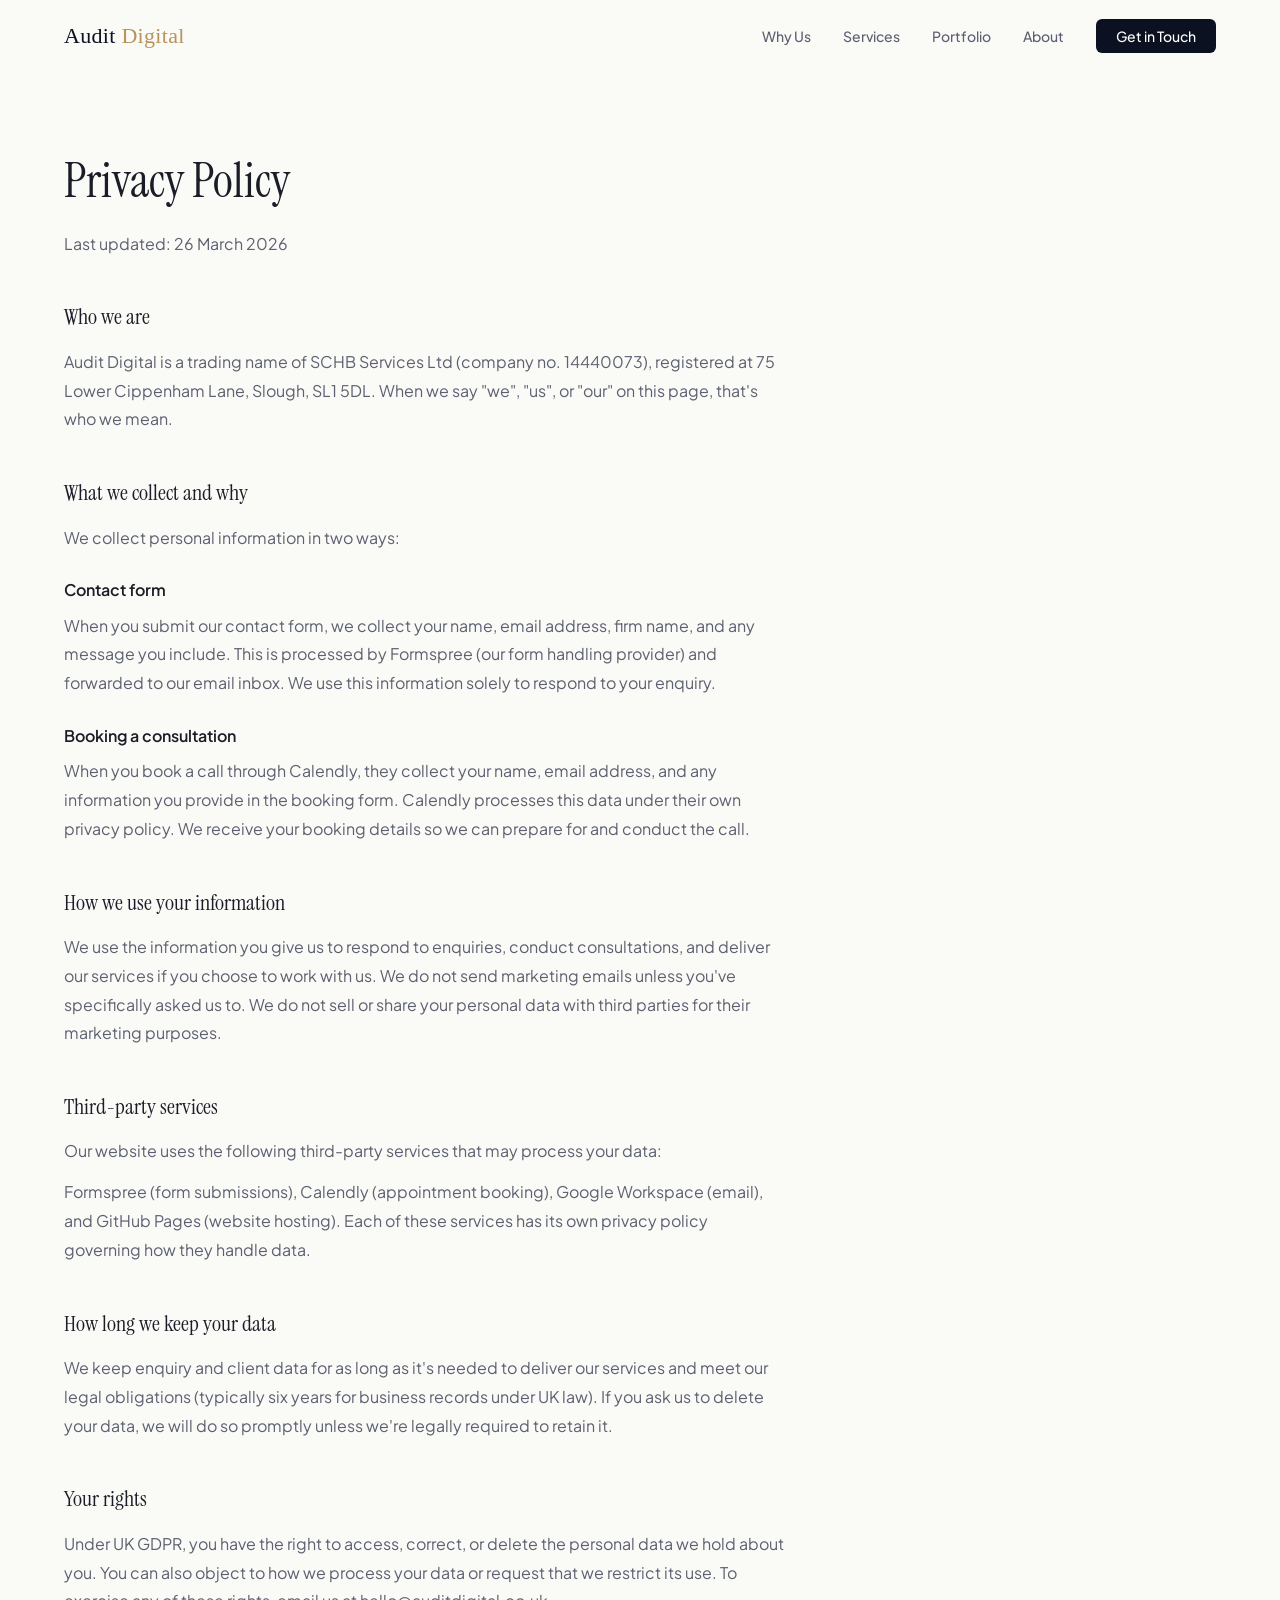
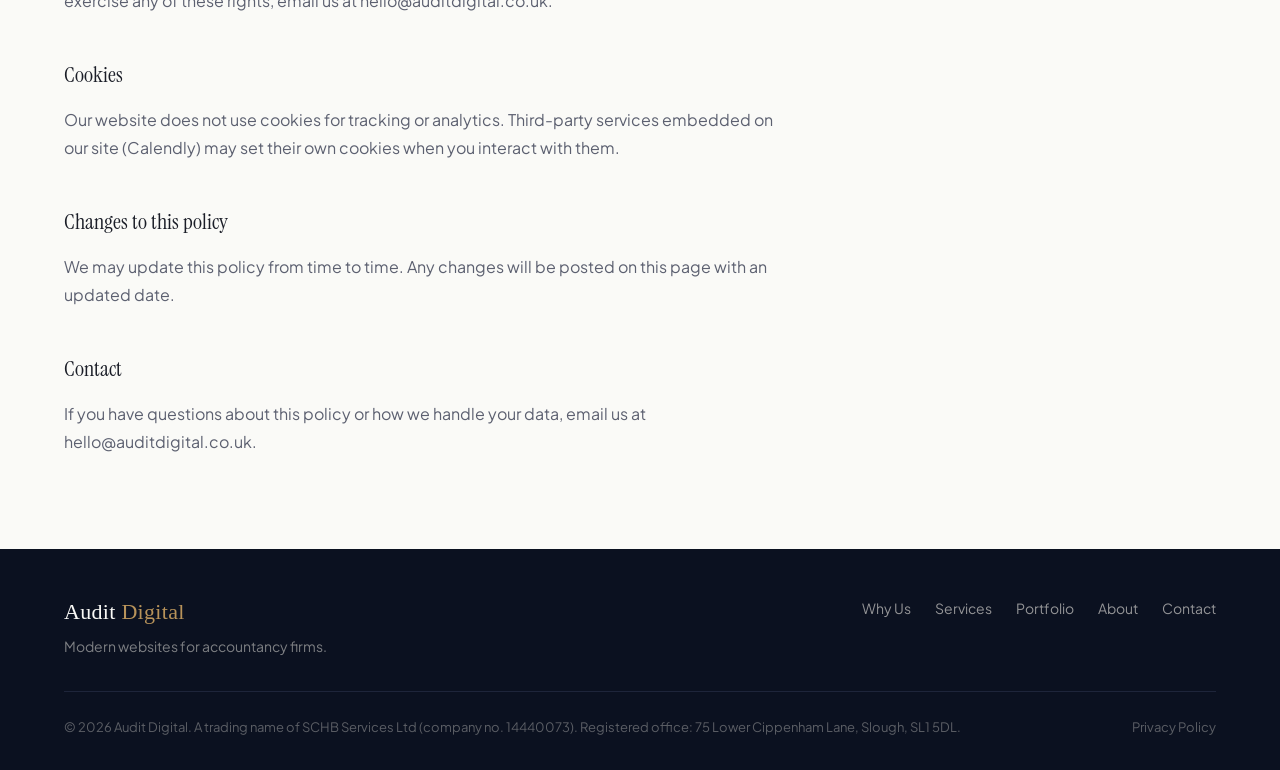
==== privacy.html @ 4d4c4732 "Add company registration details to footer and privacy policy page and footer link" ====
<!DOCTYPE html>
<html lang="en">
<head>
    <meta charset="UTF-8">
    <meta name="viewport" content="width=device-width, initial-scale=1.0">
    <meta name="description" content="Privacy policy for Audit Digital, a web design agency for accountancy firms.">
    <title>Privacy Policy | Audit Digital</title>
    <link rel="preconnect" href="https://fonts.googleapis.com">
    <link rel="preconnect" href="https://fonts.gstatic.com" crossorigin>
    <link href="https://fonts.googleapis.com/css2?family=Instrument+Serif:ital@0;1&family=Plus+Jakarta+Sans:wght@400;500;600;700&display=swap" rel="stylesheet">
    <link rel="apple-touch-icon" sizes="180x180" href="assets/favicon/apple-touch-icon.png">
    <link rel="icon" type="image/png" sizes="32x32" href="assets/favicon/favicon-32x32.png">
    <link rel="icon" type="image/png" sizes="16x16" href="assets/favicon/favicon-16x16.png">
    <link rel="icon" type="image/x-icon" href="assets/favicon/favicon.ico">
    <link rel="manifest" href="assets/favicon/site.webmanifest">
    <link rel="stylesheet" href="css/styles.css">
</head>
<body>

    <!-- Navigation -->
    <nav class="nav nav--scrolled" id="nav">
        <div class="nav__container">
            <a href="/" class="nav__logo">
                <svg class="nav__logo-mark" viewBox="0 0 155 30" width="155" height="30" aria-hidden="true">
                    <text x="0" y="22" font-family="Georgia, 'Times New Roman', serif" font-size="22" font-weight="500" letter-spacing="0.3"><tspan fill="#0B1120">Audit </tspan><tspan fill="#B8935A">Digital</tspan></text>
                </svg>
            </a>
            <ul class="nav__links">
                <li><a href="/#problem">Why Us</a></li>
                <li><a href="/#services">Services</a></li>
                <li><a href="/#portfolio">Portfolio</a></li>
                <li><a href="/#about">About</a></li>
                <li><a href="/#contact" class="nav__cta">Get in Touch</a></li>
            </ul>
            <button class="nav__mobile-toggle" id="navToggle" aria-label="Toggle navigation" aria-expanded="false">
                <span></span>
                <span></span>
                <span></span>
            </button>
        </div>
    </nav>

    <!-- Mobile Menu -->
    <div class="mobile-menu" id="mobileMenu">
        <ul class="mobile-menu__links">
            <li><a href="/#problem">Why Us</a></li>
            <li><a href="/#services">Services</a></li>
            <li><a href="/#portfolio">Portfolio</a></li>
            <li><a href="/#about">About</a></li>
            <li><a href="/#contact">Get in Touch</a></li>
        </ul>
    </div>

    <!-- Privacy Policy -->
    <main class="legal">
        <div class="container">
            <h1 class="legal__title">Privacy Policy</h1>
            <p class="legal__updated">Last updated: 26 March 2026</p>

            <h2>Who we are</h2>
            <p>Audit Digital is a trading name of SCHB Services Ltd (company no. 14440073), registered at 75 Lower Cippenham Lane, Slough, SL1 5DL. When we say "we", "us", or "our" on this page, that's who we mean.</p>

            <h2>What we collect and why</h2>
            <p>We collect personal information in two ways:</p>

            <h3>Contact form</h3>
            <p>When you submit our contact form, we collect your name, email address, firm name, and any message you include. This is processed by Formspree (our form handling provider) and forwarded to our email inbox. We use this information solely to respond to your enquiry.</p>

            <h3>Booking a consultation</h3>
            <p>When you book a call through Calendly, they collect your name, email address, and any information you provide in the booking form. Calendly processes this data under their own privacy policy. We receive your booking details so we can prepare for and conduct the call.</p>

            <h2>How we use your information</h2>
            <p>We use the information you give us to respond to enquiries, conduct consultations, and deliver our services if you choose to work with us. We do not send marketing emails unless you've specifically asked us to. We do not sell or share your personal data with third parties for their marketing purposes.</p>

            <h2>Third-party services</h2>
            <p>Our website uses the following third-party services that may process your data:</p>
            <p>Formspree (form submissions), Calendly (appointment booking), Google Workspace (email), and GitHub Pages (website hosting). Each of these services has its own privacy policy governing how they handle data.</p>

            <h2>How long we keep your data</h2>
            <p>We keep enquiry and client data for as long as it's needed to deliver our services and meet our legal obligations (typically six years for business records under UK law). If you ask us to delete your data, we will do so promptly unless we're legally required to retain it.</p>

            <h2>Your rights</h2>
            <p>Under UK GDPR, you have the right to access, correct, or delete the personal data we hold about you. You can also object to how we process your data or request that we restrict its use. To exercise any of these rights, email us at hello@auditdigital.co.uk.</p>

            <h2>Cookies</h2>
            <p>Our website does not use cookies for tracking or analytics. Third-party services embedded on our site (Calendly) may set their own cookies when you interact with them.</p>

            <h2>Changes to this policy</h2>
            <p>We may update this policy from time to time. Any changes will be posted on this page with an updated date.</p>

            <h2>Contact</h2>
            <p>If you have questions about this policy or how we handle your data, email us at hello@auditdigital.co.uk.</p>
        </div>
    </main>

    <!-- Footer -->
    <footer class="footer">
        <div class="container">
            <div class="footer__layout">
                <div class="footer__brand">
                    <a href="/" class="nav__logo">
                        <svg class="nav__logo-mark" viewBox="0 0 155 30" width="155" height="30" aria-hidden="true">
                            <text x="0" y="22" font-family="Georgia, 'Times New Roman', serif" font-size="22" font-weight="500" letter-spacing="0.3"><tspan fill="#FAFAF7">Audit </tspan><tspan fill="#B8935A">Digital</tspan></text>
                        </svg>
                    </a>
                    <p>Modern websites for accountancy firms.</p>
                </div>
                <div class="footer__links">
                    <a href="/#problem">Why Us</a>
                    <a href="/#services">Services</a>
                    <a href="/#portfolio">Portfolio</a>
                    <a href="/#about">About</a>
                    <a href="/#contact">Contact</a>
                </div>
            </div>
            <div class="footer__bottom">
                <p>&copy; 2026 Audit Digital. A trading name of SCHB Services Ltd (company no. 14440073). Registered office: 75 Lower Cippenham Lane, Slough, SL1 5DL.</p>
                <a href="/privacy.html" class="footer__privacy">Privacy Policy</a>
            </div>
        </div>
    </footer>

    <script src="js/main.js"></script>
</body>
</html>
---- css/styles.css ----
/* ============================================
   Audit Digital | Stylesheet
   ============================================ */

/* --- Variables --- */
:root {
    --color-bg:         #FAFAF7;
    --color-bg-alt:     #F0EDE6;
    --color-bg-dark:    #0B1120;
    --color-bg-card:    #FFFFFF;

    --color-text:       #1A1D27;
    --color-text-muted: #5C6070;
    --color-text-light: #F0EDE6;

    --color-accent:     #B8935A;
    --color-accent-hover:#A07D45;

    --color-border:     #E2DFD6;
    --color-border-dark:#1E253A;

    --font-heading: 'Instrument Serif', Georgia, serif;
    --font-body:    'Plus Jakarta Sans', -apple-system, sans-serif;

    --max-width: 1200px;
    --nav-height: 72px;

    --ease-out: cubic-bezier(0.16, 1, 0.3, 1);
    --ease-in-out: cubic-bezier(0.65, 0, 0.35, 1);
}

/* --- Reset --- */
*,
*::before,
*::after {
    margin: 0;
    padding: 0;
    box-sizing: border-box;
}

html {
    scroll-behavior: smooth;
    scroll-padding-top: var(--nav-height);
    -webkit-font-smoothing: antialiased;
    -moz-osx-font-smoothing: grayscale;
}

body {
    font-family: var(--font-body);
    font-size: 16px;
    line-height: 1.7;
    color: var(--color-text);
    background-color: var(--color-bg);
    overflow-x: hidden;
}

a {
    color: inherit;
    text-decoration: none;
}

img {
    max-width: 100%;
    display: block;
}

/* --- Utility --- */
.container {
    max-width: var(--max-width);
    margin: 0 auto;
    padding: 0 24px;
}

.section-label {
    display: inline-block;
    font-family: var(--font-body);
    font-size: 13px;
    font-weight: 600;
    letter-spacing: 0.1em;
    text-transform: uppercase;
    color: var(--color-accent);
    margin-bottom: 16px;
}

.section-title {
    font-family: var(--font-heading);
    font-size: clamp(2rem, 4vw, 3rem);
    font-weight: 400;
    line-height: 1.2;
    color: var(--color-text);
    margin-bottom: 24px;
}

.section-title em {
    font-style: italic;
    color: var(--color-accent);
}

/* --- Buttons --- */
.btn {
    display: inline-flex;
    align-items: center;
    justify-content: center;
    padding: 14px 32px;
    font-family: var(--font-body);
    font-size: 15px;
    font-weight: 600;
    border-radius: 6px;
    border: 2px solid transparent;
    cursor: pointer;
    transition: all 0.3s var(--ease-out);
    white-space: nowrap;
}

.btn--primary {
    background-color: var(--color-accent);
    color: #FFFFFF;
    border-color: var(--color-accent);
}

.btn--primary:hover {
    background-color: var(--color-accent-hover);
    border-color: var(--color-accent-hover);
    transform: translateY(-1px);
    box-shadow: 0 4px 20px rgba(184, 147, 90, 0.3);
}

.btn--outline {
    background-color: transparent;
    color: var(--color-text);
    border-color: var(--color-border);
}

.btn--outline:hover {
    border-color: var(--color-accent);
    color: var(--color-accent);
}

.btn--full {
    width: 100%;
}

/* ============================================
   Navigation
   ============================================ */
.nav {
    position: fixed;
    top: 0;
    left: 0;
    right: 0;
    height: var(--nav-height);
    z-index: 1000;
    transition: all 0.4s var(--ease-out);
}

.nav--scrolled {
    background-color: rgba(250, 250, 247, 0.92);
    backdrop-filter: blur(20px);
    border-bottom: 1px solid var(--color-border);
}

.nav__container {
    max-width: var(--max-width);
    margin: 0 auto;
    padding: 0 24px;
    height: 100%;
    display: flex;
    align-items: center;
    justify-content: space-between;
}

.nav__logo {
    display: flex;
    align-items: center;
    gap: 10px;
    z-index: 1001;
}

.nav__logo-mark {
    flex-shrink: 0;
}

.nav__links {
    display: flex;
    align-items: center;
    gap: 32px;
    list-style: none;
}

.nav__links a {
    font-size: 14px;
    font-weight: 500;
    color: var(--color-text-muted);
    transition: color 0.2s;
}

.nav__links a:hover {
    color: var(--color-text);
}

.nav__cta {
    padding: 8px 20px;
    background-color: var(--color-bg-dark);
    color: #FFFFFF !important;
    border-radius: 6px;
    font-size: 14px;
    font-weight: 600;
    transition: all 0.3s var(--ease-out) !important;
}

.nav__cta:hover {
    background-color: var(--color-accent) !important;
    color: #FFFFFF !important;
}

/* Mobile toggle */
.nav__mobile-toggle {
    display: none;
    flex-direction: column;
    gap: 5px;
    background: none;
    border: none;
    cursor: pointer;
    padding: 4px;
    z-index: 1001;
}

.nav__mobile-toggle span {
    display: block;
    width: 24px;
    height: 2px;
    background-color: var(--color-text);
    transition: all 0.3s var(--ease-out);
    transform-origin: center;
}

.nav__mobile-toggle.active span:nth-child(1) {
    transform: translateY(7px) rotate(45deg);
}

.nav__mobile-toggle.active span:nth-child(2) {
    opacity: 0;
    transform: scaleX(0);
}

.nav__mobile-toggle.active span:nth-child(3) {
    transform: translateY(-7px) rotate(-45deg);
}

/* Mobile menu */
.mobile-menu {
    position: fixed;
    inset: 0;
    background-color: var(--color-bg);
    z-index: 999;
    display: flex;
    align-items: center;
    justify-content: center;
    opacity: 0;
    pointer-events: none;
    transition: opacity 0.4s var(--ease-out);
}

.mobile-menu.active {
    opacity: 1;
    pointer-events: all;
}

.mobile-menu__links {
    list-style: none;
    text-align: center;
}

.mobile-menu__links li {
    margin-bottom: 24px;
}

.mobile-menu__links a {
    font-family: var(--font-heading);
    font-size: 32px;
    color: var(--color-text);
    transition: color 0.2s;
}

.mobile-menu__links a:hover {
    color: var(--color-accent);
}

/* ============================================
   Hero
   ============================================ */
.hero {
    position: relative;
    min-height: 100vh;
    display: flex;
    align-items: center;
    padding-top: var(--nav-height);
    overflow: hidden;
}

.hero__bg-pattern {
    position: absolute;
    inset: 0;
    background-image:
        radial-gradient(circle at 75% 25%, rgba(184, 147, 90, 0.06) 0%, transparent 50%),
        radial-gradient(circle at 25% 75%, rgba(11, 17, 32, 0.03) 0%, transparent 50%);
}

.hero__container {
    max-width: var(--max-width);
    margin: 0 auto;
    padding: 0 24px;
    position: relative;
    z-index: 1;
}

.hero__label {
    font-size: 13px;
    font-weight: 600;
    letter-spacing: 0.1em;
    text-transform: uppercase;
    color: var(--color-accent);
    margin-bottom: 24px;
}

.hero__title {
    font-family: var(--font-heading);
    font-size: clamp(2.8rem, 6vw, 4.5rem);
    font-weight: 400;
    line-height: 1.1;
    color: var(--color-text);
    margin-bottom: 24px;
}

.hero__title em {
    font-style: italic;
    color: var(--color-accent);
}

.hero__subtitle {
    font-size: 18px;
    line-height: 1.7;
    color: var(--color-text-muted);
    max-width: 560px;
    margin-bottom: 40px;
}

.hero__actions {
    display: flex;
    gap: 16px;
    flex-wrap: wrap;
}

.hero__scroll-indicator {
    position: absolute;
    bottom: 40px;
    right: 48px;
    display: flex;
    flex-direction: column;
    align-items: center;
    gap: 8px;
}

.hero__scroll-indicator span {
    font-size: 11px;
    font-weight: 600;
    letter-spacing: 0.1em;
    text-transform: uppercase;
    color: var(--color-text-muted);
    writing-mode: vertical-rl;
}

.hero__scroll-line {
    width: 1px;
    height: 60px;
    background: linear-gradient(to bottom, var(--color-accent), transparent);
    animation: scrollPulse 2s var(--ease-in-out) infinite;
}

@keyframes scrollPulse {
    0%, 100% { opacity: 0.3; transform: scaleY(0.6); }
    50%      { opacity: 1;   transform: scaleY(1);   }
}

/* --- Animate-in --- */
.animate-in {
    opacity: 0;
    transform: translateY(30px);
    animation: fadeUp 0.8s var(--ease-out) forwards;
}

.animate-in:nth-child(1) { animation-delay: 0.1s; }
.animate-in:nth-child(2) { animation-delay: 0.25s; }
.animate-in:nth-child(3) { animation-delay: 0.4s; }
.animate-in:nth-child(4) { animation-delay: 0.55s; }

@keyframes fadeUp {
    to {
        opacity: 1;
        transform: translateY(0);
    }
}

/* --- Scroll reveal --- */
.reveal {
    opacity: 0;
    transform: translateY(40px);
    transition: opacity 0.7s var(--ease-out), transform 0.7s var(--ease-out);
}

.reveal.visible {
    opacity: 1;
    transform: translateY(0);
}

/* ============================================
   Problem Section
   ============================================ */
.problem {
    padding: 120px 0;
    background-color: var(--color-bg-dark);
    color: var(--color-text-light);
}

.problem .section-title {
    color: var(--color-text-light);
}

.problem__header {
    margin-bottom: 64px;
}

.problem__grid {
    display: grid;
    grid-template-columns: repeat(3, 1fr);
    gap: 32px;
}

.problem__card {
    padding: 40px 32px;
    border: 1px solid var(--color-border-dark);
    border-radius: 8px;
    transition: all 0.4s var(--ease-out);
}

.problem__card:hover {
    border-color: var(--color-accent);
    transform: translateY(-4px);
}

.problem__card-number {
    font-family: var(--font-heading);
    font-size: 48px;
    font-style: italic;
    color: var(--color-accent);
    line-height: 1;
    margin-bottom: 20px;
    opacity: 0.6;
}

.problem__card h3 {
    font-family: var(--font-heading);
    font-size: 22px;
    font-weight: 400;
    margin-bottom: 12px;
    color: #FFFFFF;
}

.problem__card p {
    font-size: 15px;
    line-height: 1.7;
    color: rgba(240, 237, 230, 0.7);
}

/* ============================================
   Services
   ============================================ */
.services {
    padding: 120px 0;
}

.services__grid {
    display: grid;
    grid-template-columns: repeat(2, 1fr);
    gap: 24px;
    margin-top: 48px;
}

.services__item {
    padding: 40px 36px;
    background-color: var(--color-bg-card);
    border: 1px solid var(--color-border);
    border-radius: 8px;
    transition: all 0.4s var(--ease-out);
}

.services__item:hover {
    border-color: var(--color-accent);
    box-shadow: 0 8px 40px rgba(0, 0, 0, 0.06);
    transform: translateY(-2px);
}

.services__icon {
    display: flex;
    align-items: center;
    justify-content: center;
    width: 56px;
    height: 56px;
    background-color: var(--color-bg-alt);
    border-radius: 8px;
    margin-bottom: 20px;
    color: var(--color-accent);
}

.services__item h3 {
    font-family: var(--font-heading);
    font-size: 22px;
    font-weight: 400;
    margin-bottom: 10px;
}

.services__item p {
    font-size: 15px;
    color: var(--color-text-muted);
    line-height: 1.7;
}

/* ============================================
   Portfolio
   ============================================ */
.portfolio {
    padding: 120px 0;
    background-color: var(--color-bg-alt);
}

.portfolio__grid {
    display: grid;
    grid-template-columns: repeat(3, 1fr);
    gap: 24px;
    margin-top: 48px;
}

.portfolio__item {
    border-radius: 8px;
    overflow: hidden;
    aspect-ratio: 4 / 3;
}

.portfolio__item--placeholder {
    border: 2px dashed var(--color-border);
    display: flex;
    align-items: center;
    justify-content: center;
    background-color: var(--color-bg);
}

.portfolio__placeholder-inner {
    text-align: center;
    padding: 24px;
}

.portfolio__placeholder-inner span {
    font-family: var(--font-heading);
    font-size: 20px;
    font-style: italic;
    color: var(--color-accent);
    display: block;
    margin-bottom: 8px;
}

.portfolio__placeholder-inner p {
    font-size: 14px;
    color: var(--color-text-muted);
}

.portfolio__item--live {
    position: relative;
    display: flex;
    flex-direction: column;
    background-color: var(--color-bg-card);
    border: 1px solid var(--color-border);
    overflow: hidden;
    transition: all 0.4s var(--ease-out);
    aspect-ratio: auto;
    cursor: pointer;
}

.portfolio__item--live:hover {
    border-color: var(--color-accent);
    transform: translateY(-4px);
    box-shadow: 0 12px 40px rgba(0, 0, 0, 0.1);
}

.portfolio__img-wrap {
    aspect-ratio: 4 / 3;
    overflow: hidden;
    position: relative;
}

.portfolio__img-wrap::after {
    content: '';
    position: absolute;
    bottom: 0;
    left: 0;
    right: 0;
    height: 40%;
    background: linear-gradient(to top, rgba(11, 17, 32, 0.25) 0%, transparent 100%);
    pointer-events: none;
}

.portfolio__img {
    width: 100%;
    height: 100%;
    object-fit: cover;
    object-position: top left;
    transition: transform 0.4s var(--ease-out);
}

.portfolio__item--live:hover .portfolio__img {
    transform: scale(1.03);
}

.portfolio__info {
    padding: 24px;
}

.portfolio__info h3 {
    font-family: var(--font-heading);
    font-size: 20px;
    font-weight: 400;
    color: var(--color-text);
    margin-bottom: 4px;
}

.portfolio__info p {
    font-size: 14px;
    color: var(--color-text-muted);
}

/* ============================================
   Comparison Modal
   ============================================ */
.compare-modal {
    position: fixed;
    inset: 0;
    z-index: 2000;
    display: flex;
    align-items: center;
    justify-content: center;
    opacity: 0;
    pointer-events: none;
    transition: opacity 0.35s var(--ease-out);
}

.compare-modal.active {
    opacity: 1;
    pointer-events: all;
}

.compare-modal__backdrop {
    position: absolute;
    inset: 0;
    background-color: rgba(11, 17, 32, 0.7);
    backdrop-filter: blur(8px);
}

.compare-modal__container {
    position: relative;
    width: 90vw;
    max-width: 1000px;
    max-height: 90vh;
    background-color: var(--color-bg-card);
    border-radius: 12px;
    box-shadow: 0 24px 80px rgba(0, 0, 0, 0.3);
    overflow: hidden;
    display: flex;
    flex-direction: column;
    transform: translateY(20px) scale(0.97);
    transition: transform 0.35s var(--ease-out);
}

.compare-modal.active .compare-modal__container {
    transform: translateY(0) scale(1);
}

.compare-modal__header {
    display: flex;
    align-items: center;
    justify-content: space-between;
    padding: 20px 24px;
    border-bottom: 1px solid var(--color-border);
    flex-shrink: 0;
}

.compare-modal__title h3 {
    font-family: var(--font-heading);
    font-size: 20px;
    font-weight: 400;
    color: var(--color-text);
    margin-bottom: 2px;
}

.compare-modal__title p {
    font-size: 13px;
    color: var(--color-text-muted);
}

.compare-modal__actions {
    display: flex;
    align-items: center;
    gap: 16px;
}

.compare-modal__visit {
    font-size: 13px;
    font-weight: 600;
    color: var(--color-accent);
    transition: color 0.2s;
}

.compare-modal__visit:hover {
    color: var(--color-accent-hover);
}

.compare-modal__close {
    display: flex;
    align-items: center;
    justify-content: center;
    width: 36px;
    height: 36px;
    background: none;
    border: 1px solid var(--color-border);
    border-radius: 8px;
    font-size: 20px;
    color: var(--color-text-muted);
    cursor: pointer;
    transition: all 0.2s;
}

.compare-modal__close:hover {
    border-color: var(--color-text);
    color: var(--color-text);
}

.compare-modal__slider {
    position: relative;
    overflow-y: auto;
    overflow-x: hidden;
    flex: 1;
    cursor: ew-resize;
    user-select: none;
}

.compare-modal__img {
    display: block;
    width: 100%;
    height: auto;
}

.compare-modal__img--old {
    position: relative;
}

.compare-modal__img--new {
    position: absolute;
    top: 0;
    left: 0;
    width: 100%;
    height: auto;
    clip-path: inset(0 50% 0 0);
    will-change: clip-path;
}

.compare-modal__divider {
    position: absolute;
    top: 0;
    bottom: 0;
    left: 50%;
    width: 3px;
    background-color: var(--color-accent);
    transform: translateX(-50%);
    z-index: 10;
    pointer-events: none;
    will-change: left;
}

.compare-modal__handle {
    position: sticky;
    top: 50%;
    left: 50%;
    transform: translate(-50%, -50%);
    width: 36px;
    height: 36px;
    display: flex;
    align-items: center;
    justify-content: center;
}

.compare-modal__label {
    position: absolute;
    top: 16px;
    font-size: 12px;
    font-weight: 600;
    letter-spacing: 0.08em;
    text-transform: uppercase;
    padding: 5px 12px;
    border-radius: 4px;
    z-index: 5;
    pointer-events: none;
}

.compare-modal__label--old {
    right: 16px;
    background-color: rgba(11, 17, 32, 0.7);
    color: #FAFAF7;
}

.compare-modal__label--new {
    left: 16px;
    background-color: rgba(184, 147, 90, 0.9);
    color: #FFFFFF;
}

@media (max-width: 768px) {
    .compare-modal__container {
        width: 96vw;
        max-height: 95vh;
    }

    .compare-modal__header {
        padding: 16px;
    }

    .compare-modal__visit {
        display: none;
    }
}

/* ============================================
   Process
   ============================================ */
.process {
    padding: 120px 0;
}

.process__timeline {
    max-width: 640px;
    margin-top: 48px;
}

.process__step {
    display: flex;
    gap: 32px;
    padding-bottom: 48px;
}

.process__step:last-child {
    padding-bottom: 0;
}

.process__step-marker {
    display: flex;
    flex-direction: column;
    align-items: center;
    flex-shrink: 0;
}

.process__step-dot {
    width: 14px;
    height: 14px;
    border-radius: 50%;
    background-color: var(--color-accent);
    flex-shrink: 0;
}

.process__step-line {
    width: 1px;
    flex: 1;
    background-color: var(--color-border);
    margin-top: 8px;
}

.process__step-label {
    font-size: 12px;
    font-weight: 600;
    letter-spacing: 0.08em;
    text-transform: uppercase;
    color: var(--color-accent);
    margin-bottom: 6px;
    display: block;
}

.process__step-content h3 {
    font-family: var(--font-heading);
    font-size: 24px;
    font-weight: 400;
    margin-bottom: 8px;
}

.process__step-content p {
    font-size: 15px;
    color: var(--color-text-muted);
    line-height: 1.7;
}

/* ============================================
   About
   ============================================ */
.about {
    padding: 120px 0;
    background-color: var(--color-bg-alt);
}

.about__layout {
    display: grid;
    grid-template-columns: 1fr 300px;
    gap: 80px;
    align-items: start;
}

.about__content p {
    font-size: 16px;
    color: var(--color-text-muted);
    line-height: 1.8;
    margin-bottom: 16px;
}

.about__content p:last-child {
    margin-bottom: 0;
}

.about__stats {
    display: flex;
    flex-direction: column;
    gap: 32px;
    padding-top: 80px;
}

.about__stat {
    padding: 24px;
    background-color: var(--color-bg-card);
    border: 1px solid var(--color-border);
    border-radius: 8px;
    text-align: center;
}

.about__stat-number {
    font-family: var(--font-heading);
    font-size: 36px;
    font-style: italic;
    color: var(--color-accent);
    line-height: 1.1;
    margin-bottom: 4px;
}

.about__stat-label {
    font-size: 13px;
    font-weight: 500;
    color: var(--color-text-muted);
    text-transform: uppercase;
    letter-spacing: 0.05em;
}

/* ============================================
   Contact
   ============================================ */
.contact {
    padding: 120px 0;
}

.contact__layout {
    display: grid;
    grid-template-columns: 1fr 1fr;
    gap: 80px;
    align-items: start;
}

.contact__info p {
    font-size: 16px;
    color: var(--color-text-muted);
    line-height: 1.7;
    max-width: 440px;
}

.contact__details {
    margin-top: 32px;
}

.contact__detail {
    display: flex;
    align-items: center;
    gap: 12px;
    color: var(--color-text-muted);
}

.contact__detail a {
    font-weight: 500;
    color: var(--color-text);
    transition: color 0.2s;
}

.contact__detail a:hover {
    color: var(--color-accent);
}

.contact__form {
    background-color: var(--color-bg-card);
    border: 1px solid var(--color-border);
    border-radius: 12px;
    padding: 40px;
}

.form__group {
    margin-bottom: 20px;
}

.form__group label {
    display: block;
    font-size: 14px;
    font-weight: 600;
    color: var(--color-text);
    margin-bottom: 6px;
}

.form__group input,
.form__group textarea {
    width: 100%;
    padding: 12px 16px;
    font-family: var(--font-body);
    font-size: 15px;
    color: var(--color-text);
    background-color: var(--color-bg);
    border: 1px solid var(--color-border);
    border-radius: 6px;
    transition: border-color 0.2s, box-shadow 0.2s;
    outline: none;
}

.form__group input::placeholder,
.form__group textarea::placeholder {
    color: #B0ADA5;
}

.form__group input:focus,
.form__group textarea:focus {
    border-color: var(--color-accent);
    box-shadow: 0 0 0 3px rgba(184, 147, 90, 0.12);
}

.form__group textarea {
    resize: vertical;
    min-height: 100px;
}

/* ============================================
   Footer
   ============================================ */
.footer {
    padding: 48px 0 32px;
    background-color: var(--color-bg-dark);
    color: var(--color-text-light);
}

.footer__layout {
    display: flex;
    justify-content: space-between;
    align-items: flex-start;
    padding-bottom: 32px;
    border-bottom: 1px solid var(--color-border-dark);
}

.footer__brand p {
    font-size: 14px;
    color: rgba(240, 237, 230, 0.5);
    margin-top: 8px;
}

.footer__links {
    display: flex;
    gap: 24px;
}

.footer__links a {
    font-size: 14px;
    color: rgba(240, 237, 230, 0.6);
    transition: color 0.2s;
}

.footer__links a:hover {
    color: var(--color-accent);
}

.footer__bottom {
    padding-top: 24px;
    display: flex;
    justify-content: space-between;
    align-items: baseline;
}

.footer__bottom p {
    font-size: 13px;
    color: rgba(240, 237, 230, 0.35);
}

.footer__privacy {
    font-size: 13px;
    color: rgba(240, 237, 230, 0.35);
    transition: color 0.2s;
    flex-shrink: 0;
}

.footer__privacy:hover {
    color: var(--color-accent);
}

/* ============================================
   Legal Pages
   ============================================ */
.legal {
    padding: 140px 0 80px;
}

.legal__title {
    font-family: var(--font-heading);
    font-size: clamp(2rem, 4vw, 3rem);
    font-weight: 400;
    color: var(--color-text);
    margin-bottom: 8px;
}

.legal__updated {
    font-size: 14px;
    color: var(--color-text-muted);
    margin-bottom: 48px;
}

.legal h2 {
    font-family: var(--font-heading);
    font-size: 22px;
    font-weight: 400;
    color: var(--color-text);
    margin-top: 40px;
    margin-bottom: 12px;
}

.legal h3 {
    font-family: var(--font-body);
    font-size: 16px;
    font-weight: 600;
    color: var(--color-text);
    margin-top: 24px;
    margin-bottom: 8px;
}

.legal p {
    font-size: 16px;
    color: var(--color-text-muted);
    line-height: 1.8;
    max-width: 720px;
    margin-bottom: 12px;
}

/* ============================================
   Responsive
   ============================================ */
@media (max-width: 1024px) {
    .about__layout {
        grid-template-columns: 1fr;
        gap: 48px;
    }

    .about__stats {
        flex-direction: row;
        padding-top: 0;
    }

    .about__stat {
        flex: 1;
    }

    .contact__layout {
        grid-template-columns: 1fr;
        gap: 48px;
    }
}

@media (max-width: 768px) {
    .nav__links {
        display: none;
    }

    .nav__mobile-toggle {
        display: flex;
    }

    .hero {
        min-height: auto;
        padding: 140px 0 80px;
    }

    .hero__scroll-indicator {
        display: none;
    }

    .hero__title {
        font-size: clamp(2.2rem, 8vw, 3rem);
    }

    .problem,
    .services,
    .portfolio,
    .process,
    .about,
    .contact {
        padding: 80px 0;
    }

    .problem__grid {
        grid-template-columns: 1fr;
        gap: 20px;
    }

    .services__grid {
        grid-template-columns: 1fr;
    }

    .portfolio__grid {
        grid-template-columns: 1fr;
    }

    .about__stats {
        flex-direction: column;
    }

    .contact__form {
        padding: 24px;
    }

    .footer__layout {
        flex-direction: column;
        gap: 24px;
    }

    .footer__links {
        flex-wrap: wrap;
        gap: 16px;
    }

    .footer__bottom {
        flex-direction: column;
        gap: 8px;
    }
}

/* ============================================
   Print
   ============================================ */
@media print {
    * {
        -webkit-print-color-adjust: exact !important;
        print-color-adjust: exact !important;
        color-adjust: exact !important;
    }

    body {
        font-size: 11pt;
        line-height: 1.5;
    }

    .nav,
    .nav__mobile-toggle,
    .mobile-menu,
    .hero__scroll-indicator,
    .hero__actions,
    .contact__form,
    .footer__links {
        display: none !important;
    }

    .hero {
        min-height: auto;
        padding: 60px 0 40px;
        page-break-after: always;
    }

    .hero__bg-pattern {
        display: none;
    }

    .hero__title {
        font-size: 32pt;
    }

    .hero__subtitle {
        font-size: 12pt;
    }

    .problem {
        background-color: #0B1120 !important;
        color: #F0EDE6 !important;
        padding: 40px 0;
        page-break-after: always;
    }

    .problem .section-title {
        color: #F0EDE6 !important;
    }

    .problem__card {
        border-color: #1E253A !important;
    }

    .problem__card h3 {
        color: #FFFFFF !important;
    }

    .problem__card p {
        color: rgba(240, 237, 230, 0.7) !important;
    }

    .problem__card-number {
        color: #B8935A !important;
    }

    .problem__grid {
        grid-template-columns: repeat(3, 1fr);
        gap: 20px;
    }

    .services {
        padding: 40px 0;
        page-break-after: always;
    }

    .services__grid {
        grid-template-columns: repeat(2, 1fr);
        gap: 16px;
    }

    .services__item {
        border: 1px solid var(--color-border);
        padding: 24px;
    }

    .portfolio {
        padding: 40px 0;
        background-color: #F0EDE6 !important;
    }

    .portfolio__grid {
        grid-template-columns: repeat(3, 1fr);
    }

    .portfolio__item--placeholder {
        border: 2px dashed #E2DFD6 !important;
        background-color: #FAFAF7 !important;
    }

    .process {
        padding: 40px 0;
        page-break-after: always;
    }

    .about {
        padding: 40px 0;
        background-color: #F0EDE6 !important;
    }

    .about__layout {
        grid-template-columns: 1fr 300px;
    }

    .about__stat {
        border: 1px solid #E2DFD6 !important;
        background-color: #FAFAF7 !important;
    }

    .about__stat-number {
        color: #B8935A !important;
    }

    .contact {
        padding: 40px 0;
    }

    .contact__layout {
        grid-template-columns: 1fr;
    }

    .footer {
        background-color: #0B1120 !important;
        padding: 24px 0;
    }

    .footer__brand p {
        color: rgba(240, 237, 230, 0.5) !important;
    }

    .footer__bottom p {
        color: rgba(240, 237, 230, 0.35) !important;
    }

    .section-label {
        color: #B8935A !important;
    }

    .section-title em {
        color: #B8935A !important;
    }

    .reveal {
        opacity: 1 !important;
        transform: none !important;
    }

    .animate-in {
        opacity: 1 !important;
        transform: none !important;
        animation: none !important;
    }

    a {
        text-decoration: none !important;
    }

    .container {
        max-width: 100%;
    }
}
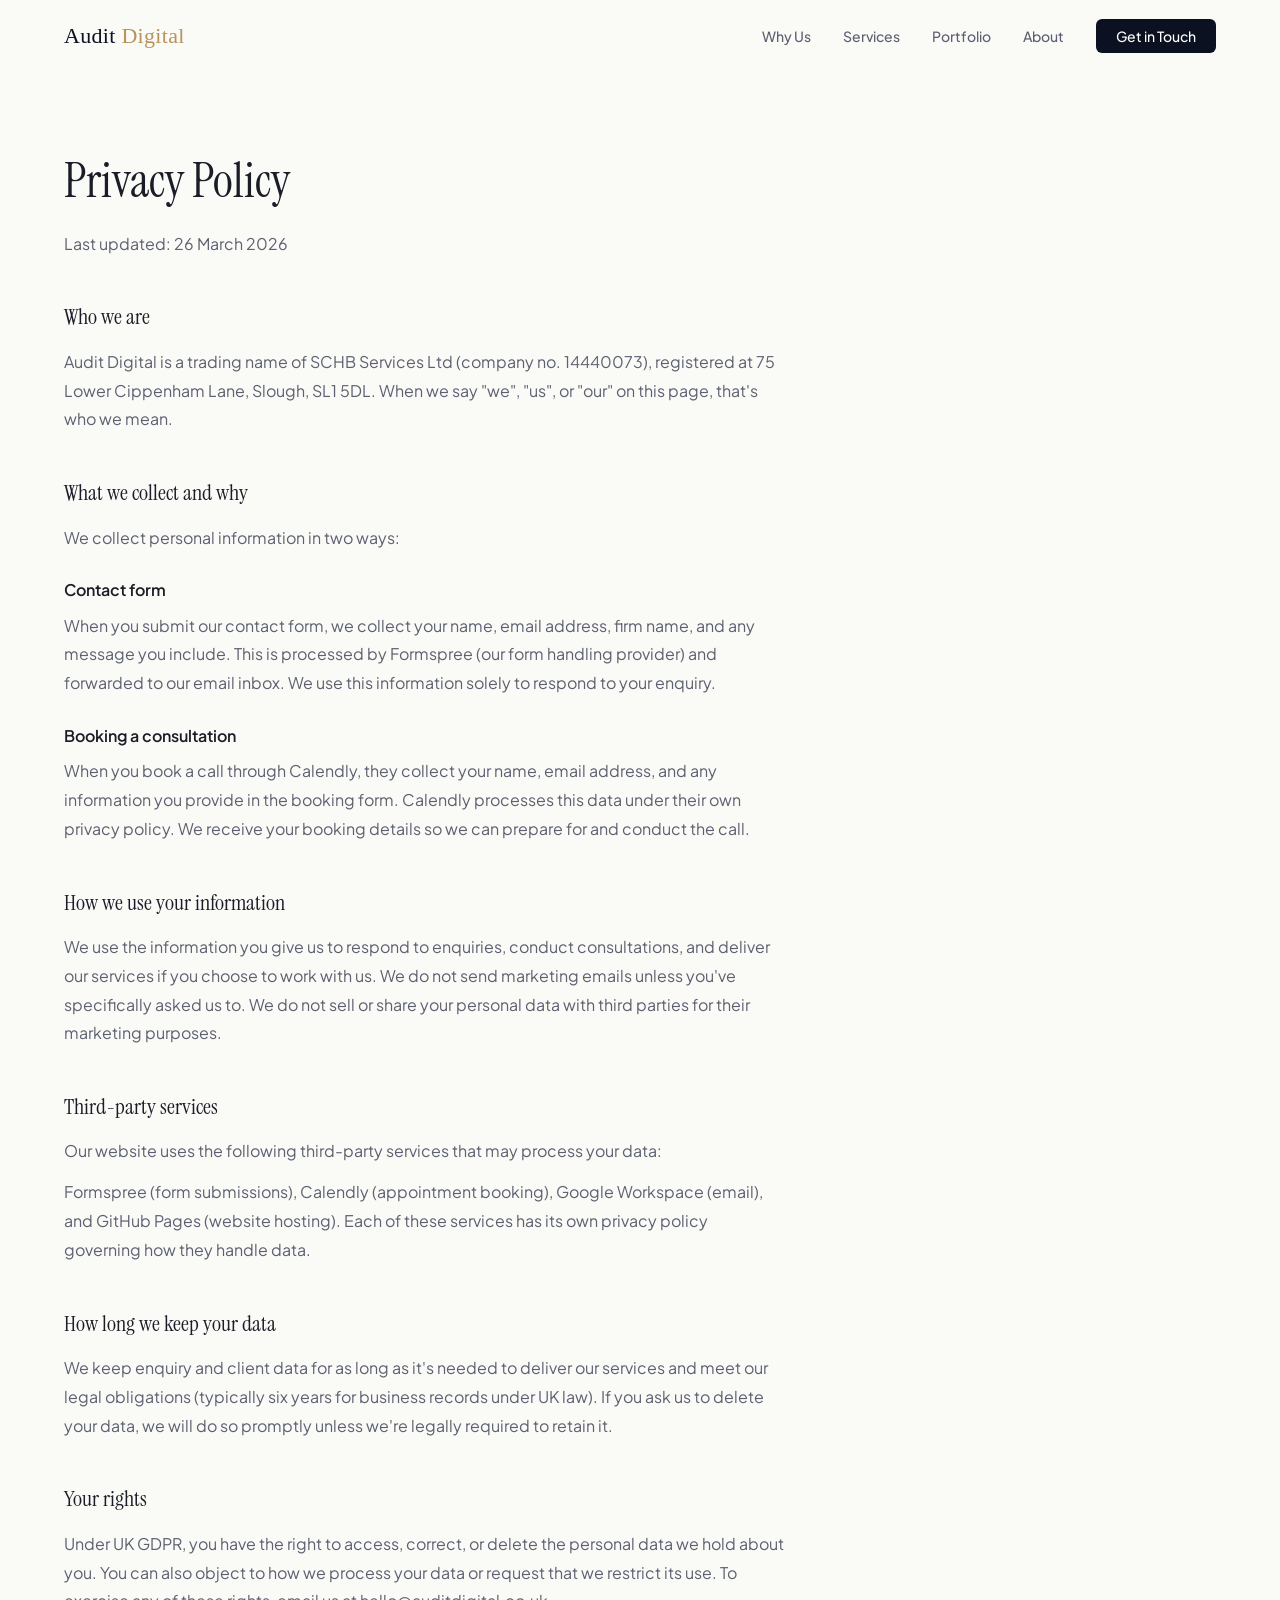
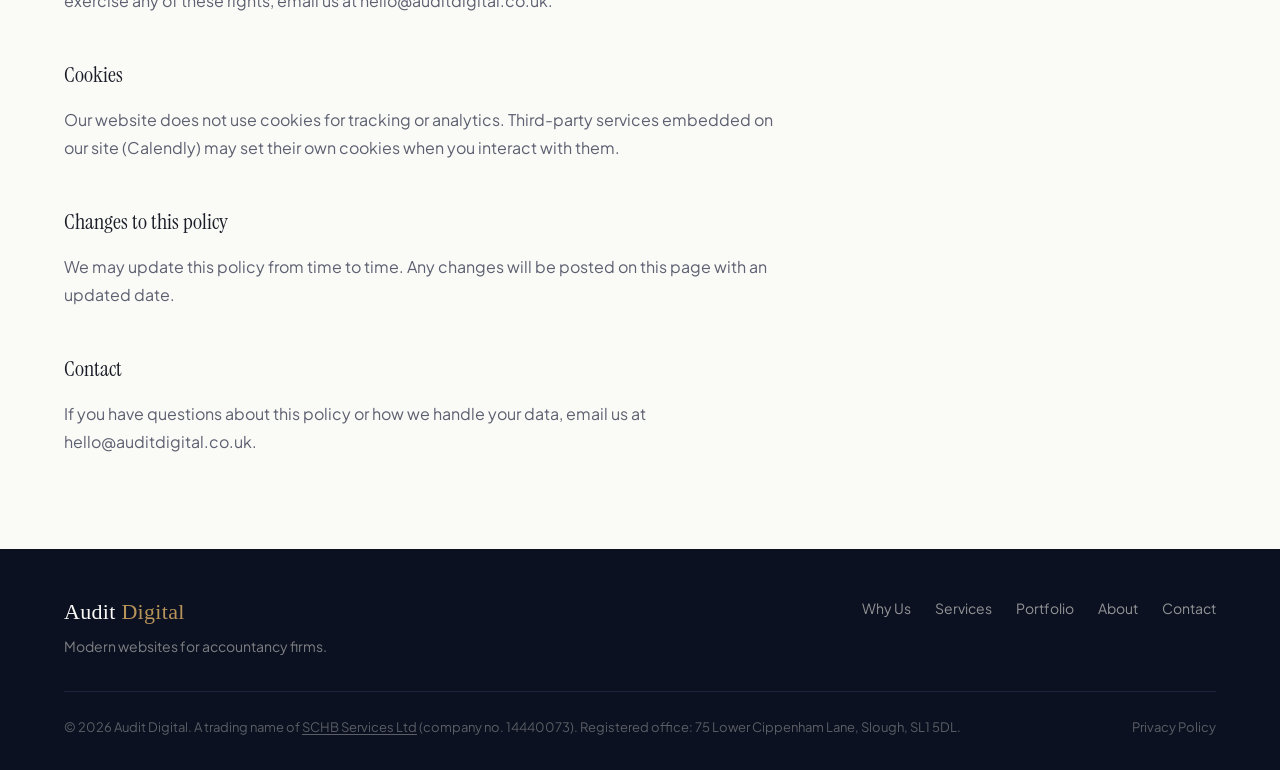
==== commit a023938a: "Companies House link, portfolio template system" ====
--- a/privacy.html
+++ b/privacy.html
@@ -114,7 +114,7 @@
                 </div>
             </div>
             <div class="footer__bottom">
-                <p>&copy; 2026 Audit Digital. A trading name of SCHB Services Ltd (company no. 14440073). Registered office: 75 Lower Cippenham Lane, Slough, SL1 5DL.</p>
+                <p>&copy; 2026 Audit Digital. A trading name of <a href="https://find-and-update.company-information.service.gov.uk/company/14440073" target="_blank" rel="noopener" class="footer__company-link">SCHB Services Ltd</a> (company no. 14440073). Registered office: 75 Lower Cippenham Lane, Slough, SL1 5DL.</p>
                 <a href="/privacy.html" class="footer__privacy">Privacy Policy</a>
             </div>
         </div>
--- a/css/styles.css
+++ b/css/styles.css
@@ -1113,6 +1113,17 @@
     color: var(--color-accent);
 }
 
+.footer__company-link {
+    color: rgba(240, 237, 230, 0.35);
+    text-decoration: underline;
+    text-underline-offset: 2px;
+    transition: color 0.2s;
+}
+
+.footer__company-link:hover {
+    color: var(--color-accent);
+}
+
 /* ============================================
    Legal Pages
    ============================================ */
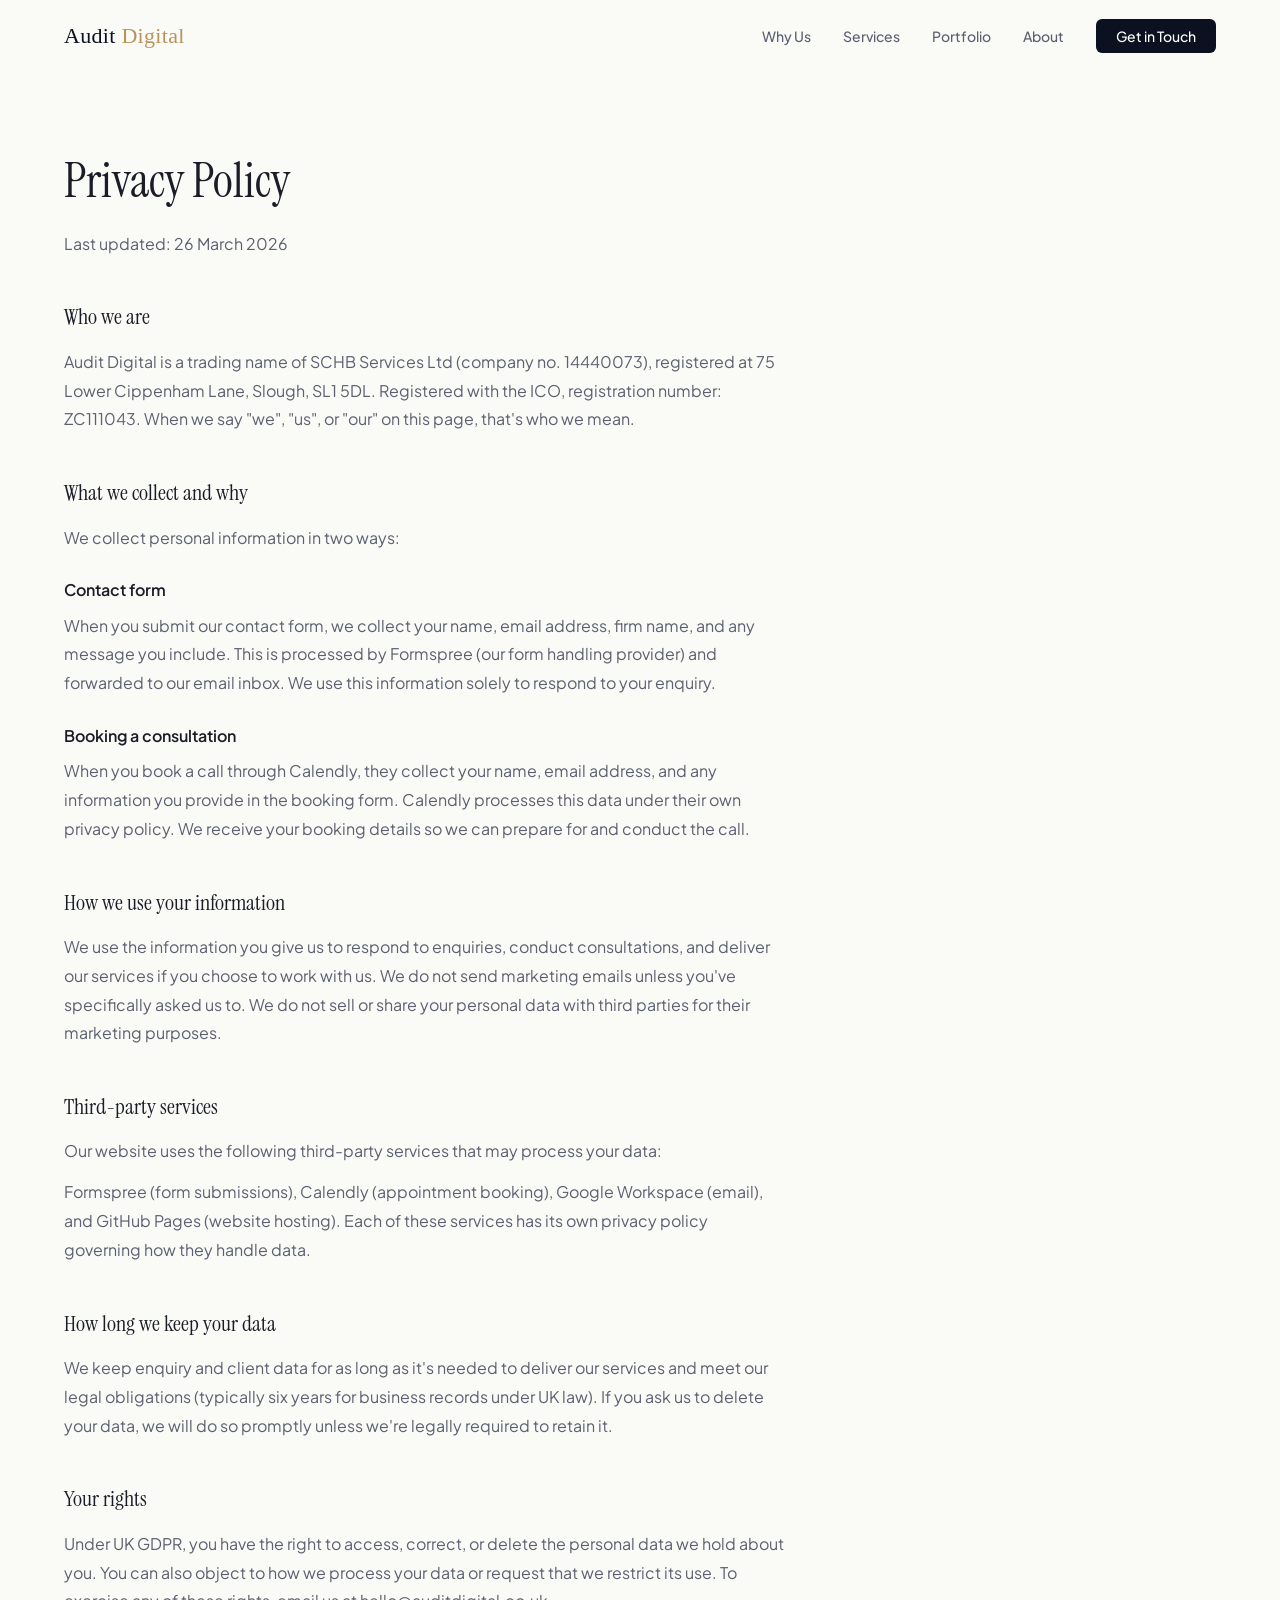
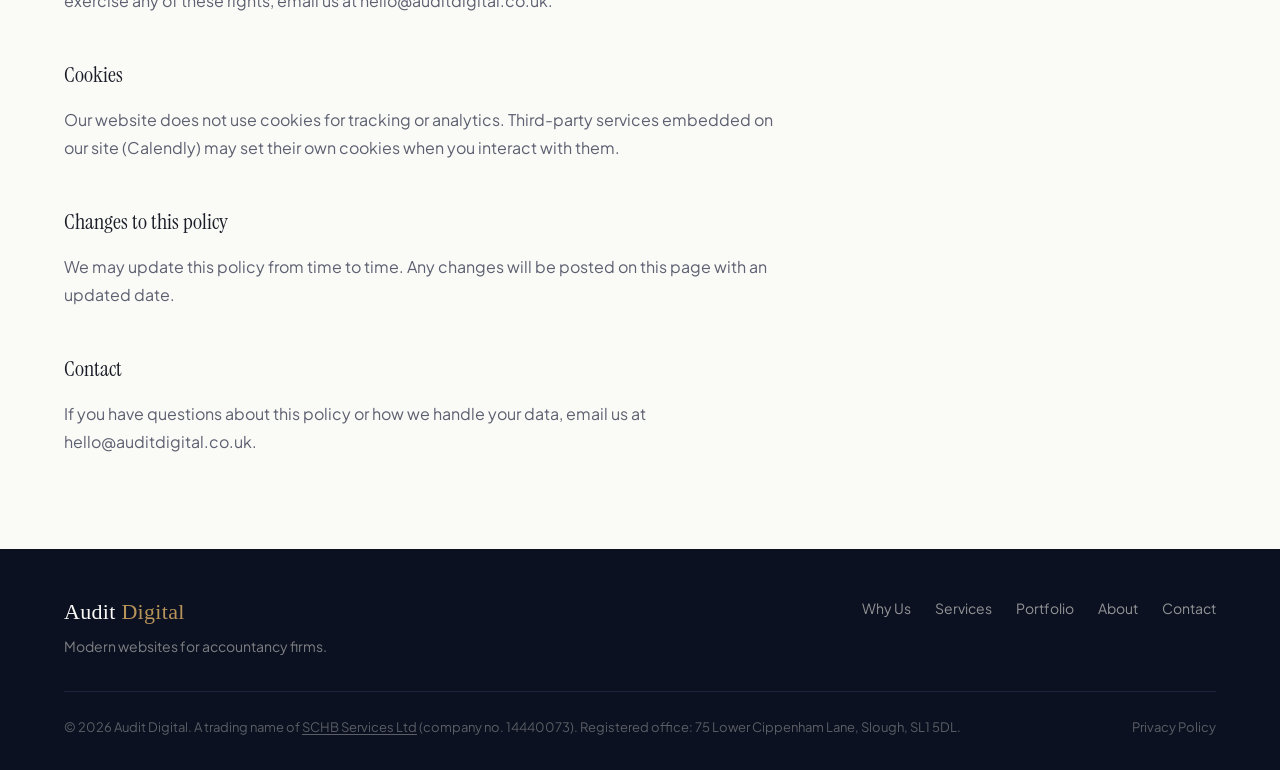
==== commit 276d89f3: "Add ICO registration number to privacy policy" ====
--- a/privacy.html
+++ b/privacy.html
@@ -58,7 +58,7 @@
             <p class="legal__updated">Last updated: 26 March 2026</p>
 
             <h2>Who we are</h2>
-            <p>Audit Digital is a trading name of SCHB Services Ltd (company no. 14440073), registered at 75 Lower Cippenham Lane, Slough, SL1 5DL. When we say "we", "us", or "our" on this page, that's who we mean.</p>
+            <p>Audit Digital is a trading name of SCHB Services Ltd (company no. 14440073), registered at 75 Lower Cippenham Lane, Slough, SL1 5DL. Registered with the ICO, registration number: ZC111043. When we say "we", "us", or "our" on this page, that's who we mean.</p>
 
             <h2>What we collect and why</h2>
             <p>We collect personal information in two ways:</p>
